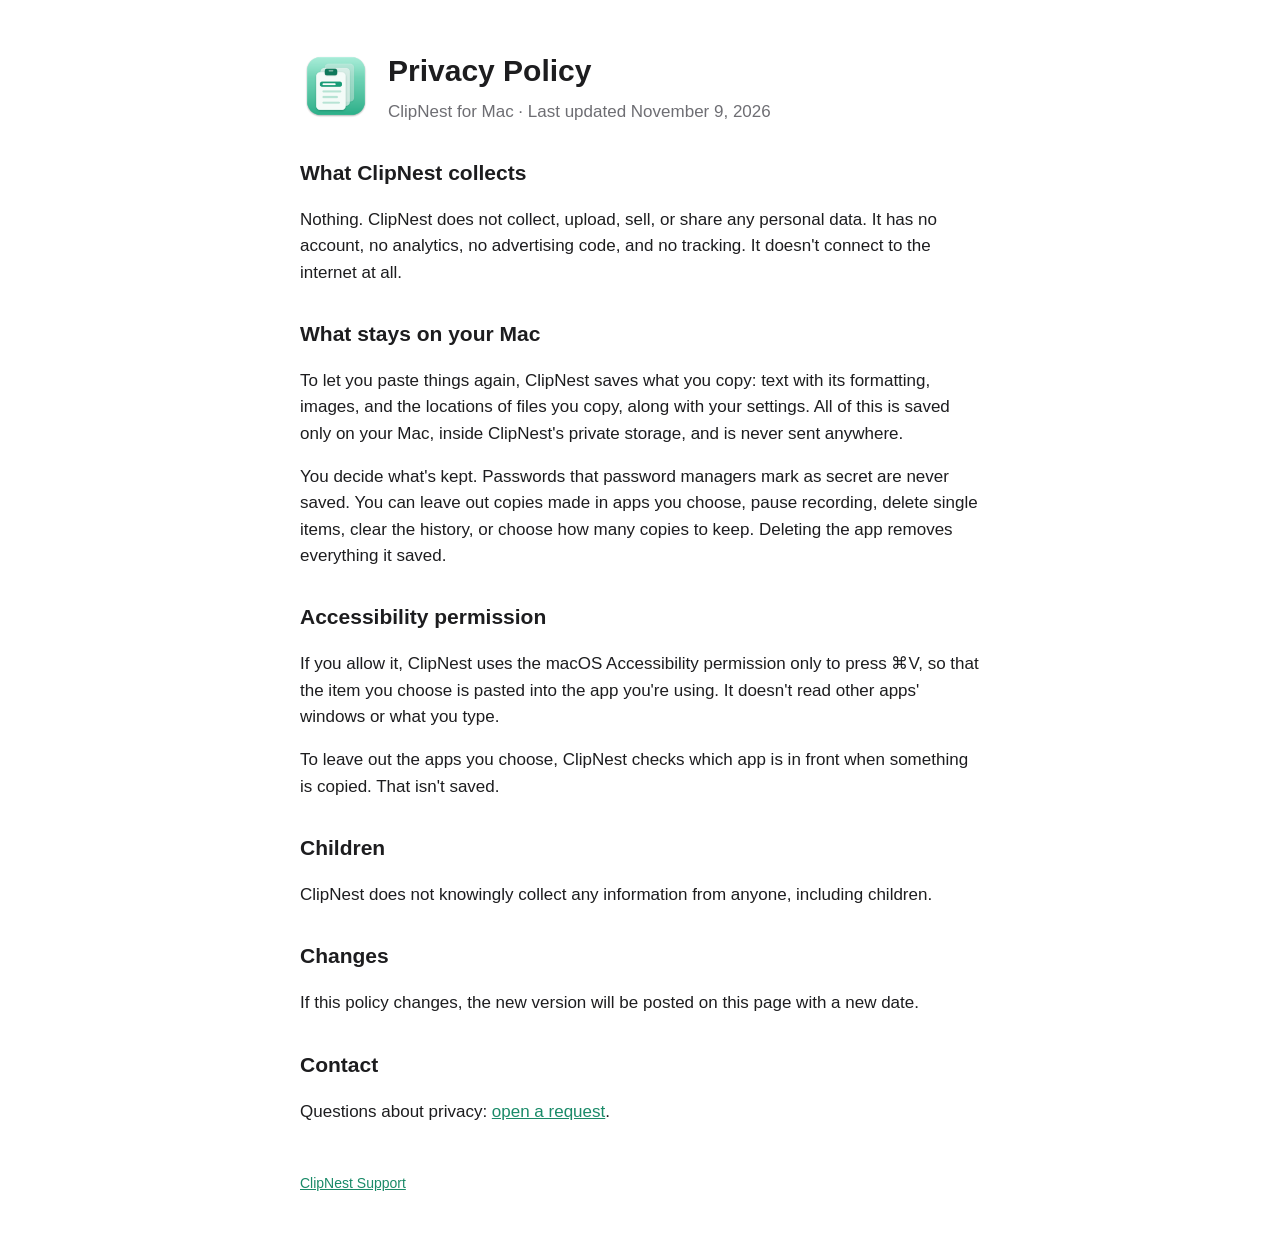
==== privacy.html @ 372e627b "Add ClipNest support and privacy pages The pages the Mac App Store listing links to, published with " ====
<!doctype html>
<html lang="en">
<head>
<meta charset="utf-8"><meta name="viewport" content="width=device-width, initial-scale=1">
<title>ClipNest Privacy Policy</title>
<link rel="stylesheet" href="style.css">
</head>
<body><main>
<header><img src="icon.png" alt="ClipNest icon"><div><h1>Privacy Policy</h1><p class="sub">ClipNest for Mac · Last updated November 9, 2026</p></div></header>

<h2>What ClipNest collects</h2>
<p>Nothing. ClipNest does not collect, upload, sell, or share any personal data. It has no account, no analytics, no advertising code, and no tracking. It doesn't connect to the internet at all.</p>

<h2>What stays on your Mac</h2>
<p>To let you paste things again, ClipNest saves what you copy: text with its formatting, images, and the locations of files you copy, along with your settings. All of this is saved only on your Mac, inside ClipNest's private storage, and is never sent anywhere.</p>
<p>You decide what's kept. Passwords that password managers mark as secret are never saved. You can leave out copies made in apps you choose, pause recording, delete single items, clear the history, or choose how many copies to keep. Deleting the app removes everything it saved.</p>

<h2>Accessibility permission</h2>
<p>If you allow it, ClipNest uses the macOS Accessibility permission only to press ⌘V, so that the item you choose is pasted into the app you're using. It doesn't read other apps' windows or what you type.</p>
<p>To leave out the apps you choose, ClipNest checks which app is in front when something is copied. That isn't saved.</p>

<h2>Children</h2>
<p>ClipNest does not knowingly collect any information from anyone, including children.</p>

<h2>Changes</h2>
<p>If this policy changes, the new version will be posted on this page with a new date.</p>

<h2>Contact</h2>
<p>Questions about privacy: <a href="https://github.com/abdeljalil1/clipnest-site/issues/new">open a request</a>.</p>

<footer><a href="index.html">ClipNest Support</a></footer>
</main></body>
</html>
---- style.css ----
:root { --bg: #ffffff; --text: #1d1d1f; --muted: #6e6e73; --accent: #1a8a68; }
@media (prefers-color-scheme: dark) { :root { --bg: #111114; --text: #f5f5f7; --muted: #a1a1a6; --accent: #5fd3b0; } }
body { margin: 0; background: var(--bg); color: var(--text); font: 17px/1.55 -apple-system, BlinkMacSystemFont, "Segoe UI", sans-serif; }
main { max-width: 680px; margin: 0 auto; padding: 48px 16px; }
header { display: flex; align-items: center; gap: 16px; margin-bottom: 32px; }
header img { width: 72px; height: 72px; }
h1 { margin: 0; font-size: 30px; }
h2 { margin-top: 32px; font-size: 21px; }
p.sub { margin: 4px 0 0; color: var(--muted); }
a { color: var(--accent); }
footer { margin-top: 48px; color: var(--muted); font-size: 14px; }
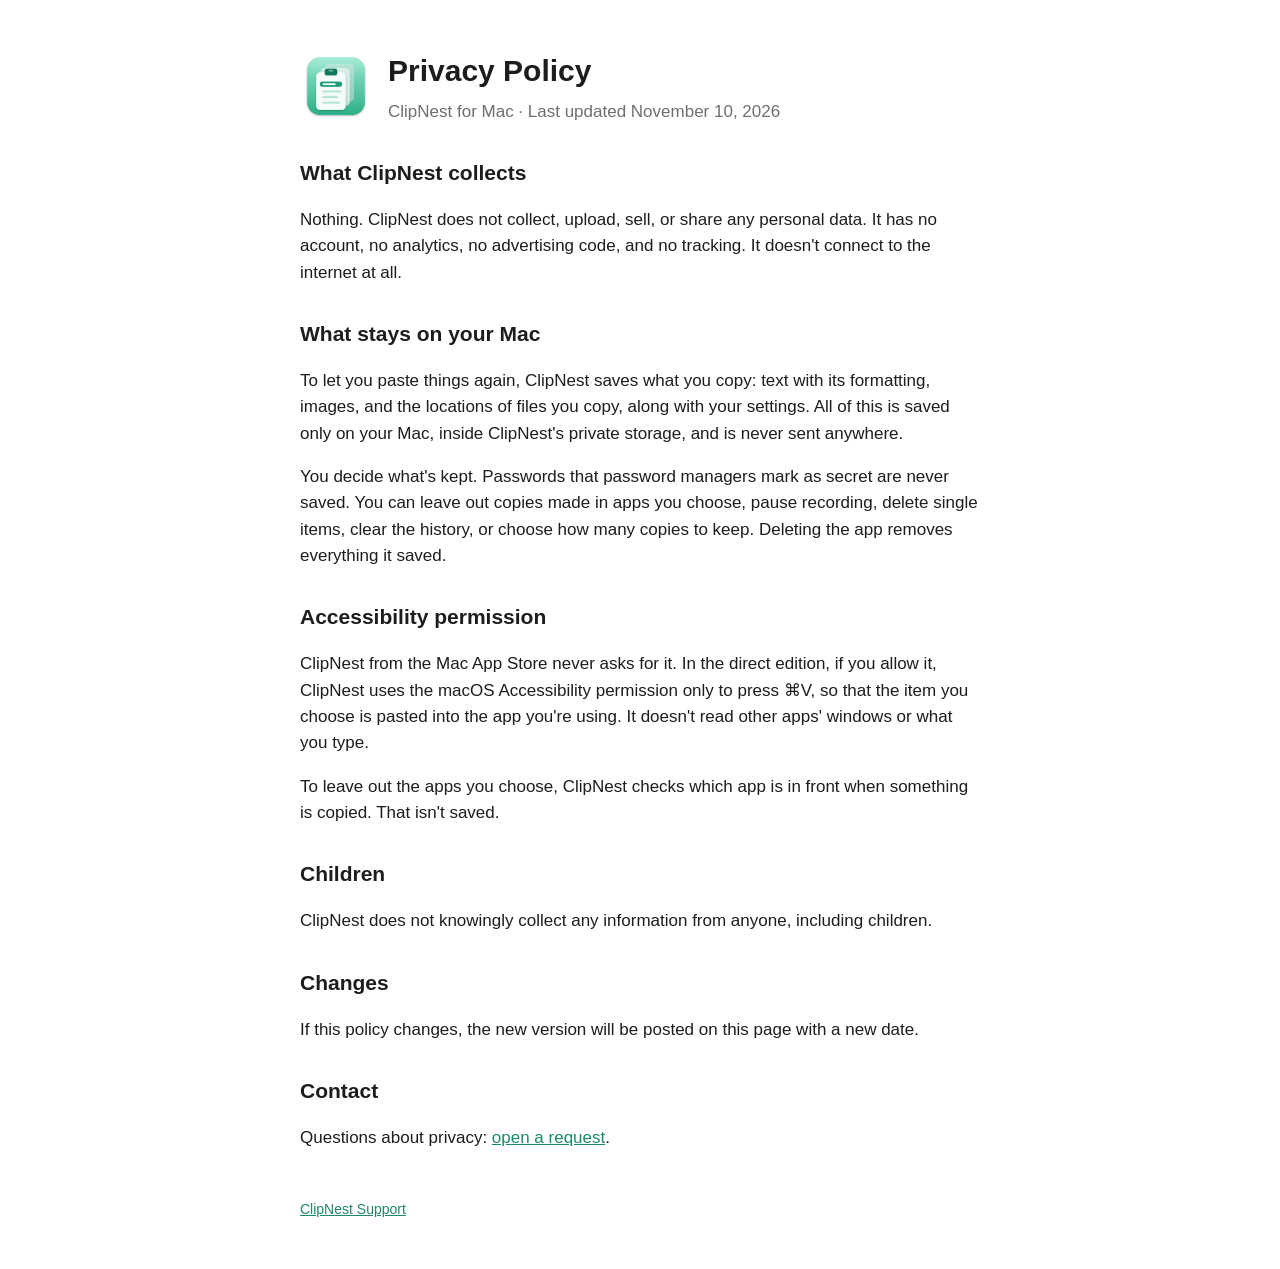
==== commit 3d97579e: "Describe both ClipNest editions on the support and privacy pages Co-Authored-By: Claude Opus 5.5 <no" ====
--- a/privacy.html
+++ b/privacy.html
@@ -6,7 +6,7 @@
 <link rel="stylesheet" href="style.css">
 </head>
 <body><main>
-<header><img src="icon.png" alt="ClipNest icon"><div><h1>Privacy Policy</h1><p class="sub">ClipNest for Mac · Last updated November 9, 2026</p></div></header>
+<header><img src="icon.png" alt="ClipNest icon"><div><h1>Privacy Policy</h1><p class="sub">ClipNest for Mac · Last updated November 10, 2026</p></div></header>
 
 <h2>What ClipNest collects</h2>
 <p>Nothing. ClipNest does not collect, upload, sell, or share any personal data. It has no account, no analytics, no advertising code, and no tracking. It doesn't connect to the internet at all.</p>
@@ -16,7 +16,7 @@
 <p>You decide what's kept. Passwords that password managers mark as secret are never saved. You can leave out copies made in apps you choose, pause recording, delete single items, clear the history, or choose how many copies to keep. Deleting the app removes everything it saved.</p>
 
 <h2>Accessibility permission</h2>
-<p>If you allow it, ClipNest uses the macOS Accessibility permission only to press ⌘V, so that the item you choose is pasted into the app you're using. It doesn't read other apps' windows or what you type.</p>
+<p>ClipNest from the Mac App Store never asks for it. In the direct edition, if you allow it, ClipNest uses the macOS Accessibility permission only to press ⌘V, so that the item you choose is pasted into the app you're using. It doesn't read other apps' windows or what you type.</p>
 <p>To leave out the apps you choose, ClipNest checks which app is in front when something is copied. That isn't saved.</p>
 
 <h2>Children</h2>
